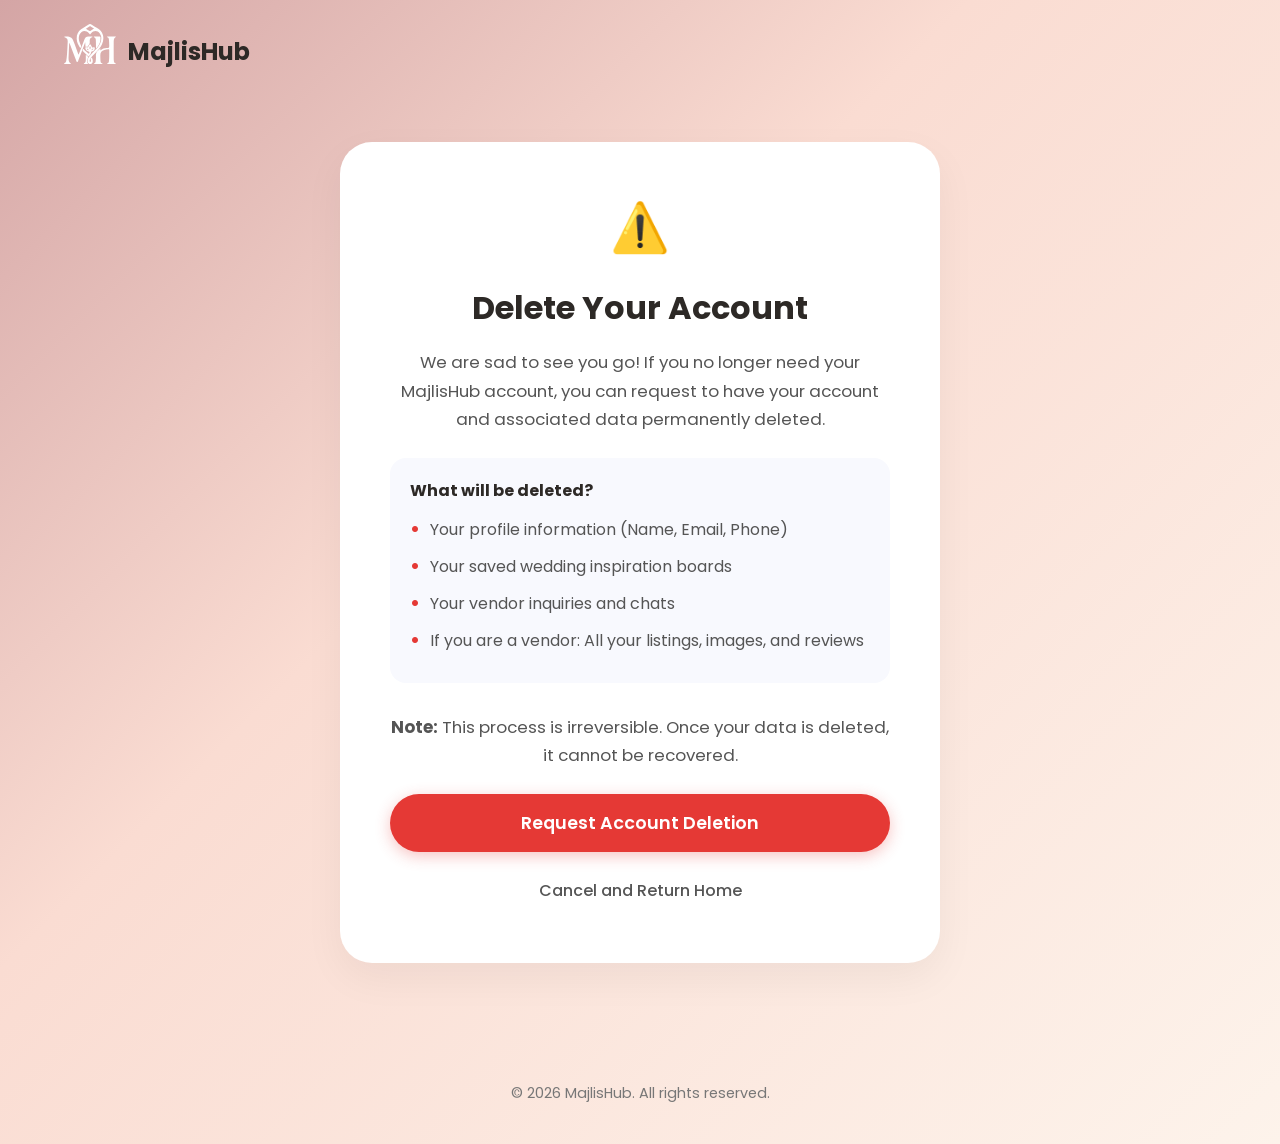
==== delete-account.html @ 77f39cb2 "Add delete account HTML page" ====
<!DOCTYPE html>
<html lang="en">
<head>
    <meta charset="UTF-8">
    <meta name="viewport" content="width=device-width, initial-scale=1.0">
    <title>Delete Account | MajlisHub</title>
    
    <link href="https://fonts.googleapis.com/css2?family=Poppins:wght@400;500;600;700&display=swap" rel="stylesheet">
    
    <style>
        :root {
            --primary-orange: #FF7E27;
            --primary-orange-hover: #E66A1F;
            --text-dark: #2D2926;
            --text-muted: #555555;
            --bg-light: #FFFFFF;
            --danger-red: #E53935;
        }

        * {
            margin: 0;
            padding: 0;
            box-sizing: border-box;
            font-family: 'Poppins', sans-serif;
        }

        body {
            background: linear-gradient(135deg, #D4A5A5 0%, #FADCD2 40%, #FDF3EB 100%);
            color: var(--text-dark);
            min-height: 100vh;
            display: flex;
            flex-direction: column;
        }

        /* --- HEADER --- */
        header {
            display: flex;
            justify-content: space-between;
            align-items: center;
            padding: 24px 5%;
        }

        .logo-container {
            display: flex;
            align-items: center;
            gap: 12px;
            font-weight: 700;
            font-size: 24px;
            color: var(--text-dark);
            text-decoration: none;
        }

        .logo-container img {
            height: 40px;
            margin-bottom: 14px;
            filter: brightness(0) invert(1);
        }

        /* --- CONTENT CONTAINER --- */
        .content-container {
            flex: 1;
            padding: 40px 5% 100px;
            display: flex;
            justify-content: center;
            align-items: center;
        }

        .card {
            background: var(--bg-light);
            padding: 50px;
            border-radius: 32px;
            max-width: 600px;
            width: 100%;
            box-shadow: 0 15px 40px rgba(0,0,0,0.05);
            text-align: center;
        }

        .icon-warning {
            font-size: 48px;
            margin-bottom: 20px;
        }

        .card h1 {
            color: var(--text-dark);
            font-size: 2rem;
            margin-bottom: 16px;
        }

        .card p {
            color: var(--text-muted);
            line-height: 1.7;
            margin-bottom: 24px;
            font-size: 1.05rem;
        }

        .data-list {
            text-align: left;
            background: #F8F9FE;
            padding: 20px;
            border-radius: 16px;
            margin-bottom: 30px;
        }

        .data-list h4 {
            margin-bottom: 12px;
            color: var(--text-dark);
        }

        .data-list ul {
            list-style-type: none;
            color: var(--text-muted);
        }

        .data-list li {
            margin-bottom: 8px;
            display: flex;
            align-items: center;
            gap: 10px;
        }

        .data-list li::before {
            content: "•";
            color: var(--danger-red);
            font-weight: bold;
            font-size: 1.2rem;
        }

        /* --- BUTTONS --- */
        .btn-delete {
            display: inline-block;
            background-color: var(--danger-red);
            color: white;
            text-decoration: none;
            padding: 16px 32px;
            border-radius: 50px;
            font-weight: 600;
            font-size: 1.1rem;
            transition: background-color 0.3s ease, transform 0.2s ease;
            box-shadow: 0 4px 15px rgba(229, 57, 53, 0.3);
            width: 100%;
            margin-bottom: 16px;
            cursor: pointer;
            border: none;
        }

        .btn-delete:hover {
            background-color: #C62828;
            transform: translateY(-2px);
        }

        .btn-cancel {
            display: inline-block;
            color: var(--text-muted);
            text-decoration: none;
            font-weight: 500;
            padding: 10px;
            transition: color 0.3s;
        }

        .btn-cancel:hover {
            color: var(--text-dark);
        }

        /* --- FOOTER --- */
        footer {
            background-color: transparent;
            padding: 20px 5% 40px;
            text-align: center;
        }

        .footer-copyright {
            color: #777;
            font-size: 0.9rem;
        }

        @media (max-width: 600px) {
            .card {
                padding: 30px 20px;
                border-radius: 24px;
            }
            .card h1 {
                font-size: 1.6rem;
            }
        }
    </style>
</head>
<body>

    <header>
        <a href="/" class="logo-container">
            <img src="assets/MajlisHubLogoSVG.svg" alt="MajlisHub Logo">
            <span>MajlisHub</span>
        </a>
    </header>

    <main class="content-container">
        <div class="card">
            <div class="icon-warning">⚠️</div>
            <h1>Delete Your Account</h1>
            <p>We are sad to see you go! If you no longer need your MajlisHub account, you can request to have your account and associated data permanently deleted.</p>
            
            <div class="data-list">
                <h4>What will be deleted?</h4>
                <ul>
                    <li>Your profile information (Name, Email, Phone)</li>
                    <li>Your saved wedding inspiration boards</li>
                    <li>Your vendor inquiries and chats</li>
                    <li>If you are a vendor: All your listings, images, and reviews</li>
                </ul>
            </div>

            <p><strong>Note:</strong> This process is irreversible. Once your data is deleted, it cannot be recovered.</p>

            <!-- Clicking this will open their default email app pre-filled with the request -->
            <button class="btn-delete" onclick="sendDeletionEmail()">Request Account Deletion</button>
            
            <br>
            <a href="/" class="btn-cancel">Cancel and Return Home</a>
        </div>
    </main>

    <footer>
        <p class="footer-copyright">&copy; 2026 MajlisHub. All rights reserved.</p>
    </footer>

    <script>
        function sendDeletionEmail() {
            // Replace with your actual support email
            const supportEmail = "support@majlishub.my"; 
            const subject = encodeURIComponent("Account Deletion Request - MajlisHub");
            const body = encodeURIComponent(
                "Hello MajlisHub Support,\n\n" +
                "I would like to request the permanent deletion of my account and all associated data.\n\n" +
                "Here are my details to verify my account:\n" +
                "- Registered Email Address: [Please type your registered email here]\n" +
                "- Registered Phone Number (if applicable): [Please type your phone number here]\n\n" +
                "Please confirm once my data has been removed.\n\n" +
                "Thank you."
            );
            
            window.location.href = `mailto:${supportEmail}?subject=${subject}&body=${body}`;
        }
    </script>

</body>
</html>
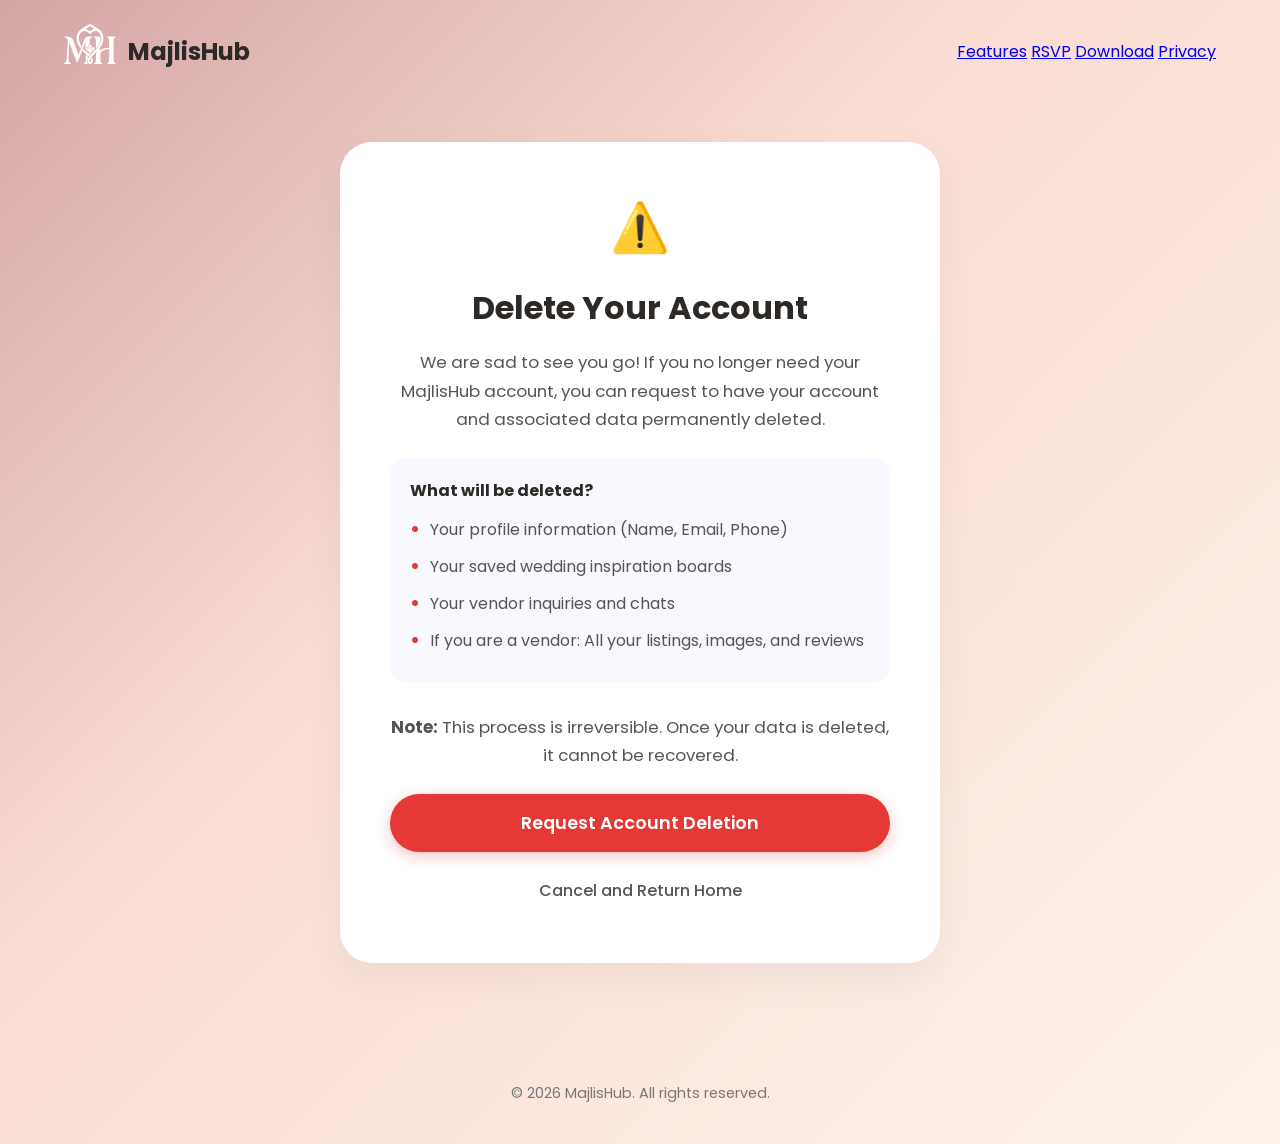
==== commit a6215e9f: "Update delete-account.html" ====
--- a/delete-account.html
+++ b/delete-account.html
@@ -191,6 +191,12 @@
             <img src="assets/MajlisHubLogoSVG.svg" alt="MajlisHub Logo">
             <span>MajlisHub</span>
         </a>
+        <nav class="nav-links">
+                <a href="/features">Features</a>
+                <a href="/invitations">RSVP</a>
+                <a href="/download">Download</a>
+                <a href="/privacy">Privacy</a>
+            </nav>
     </header>
 
     <main class="content-container">
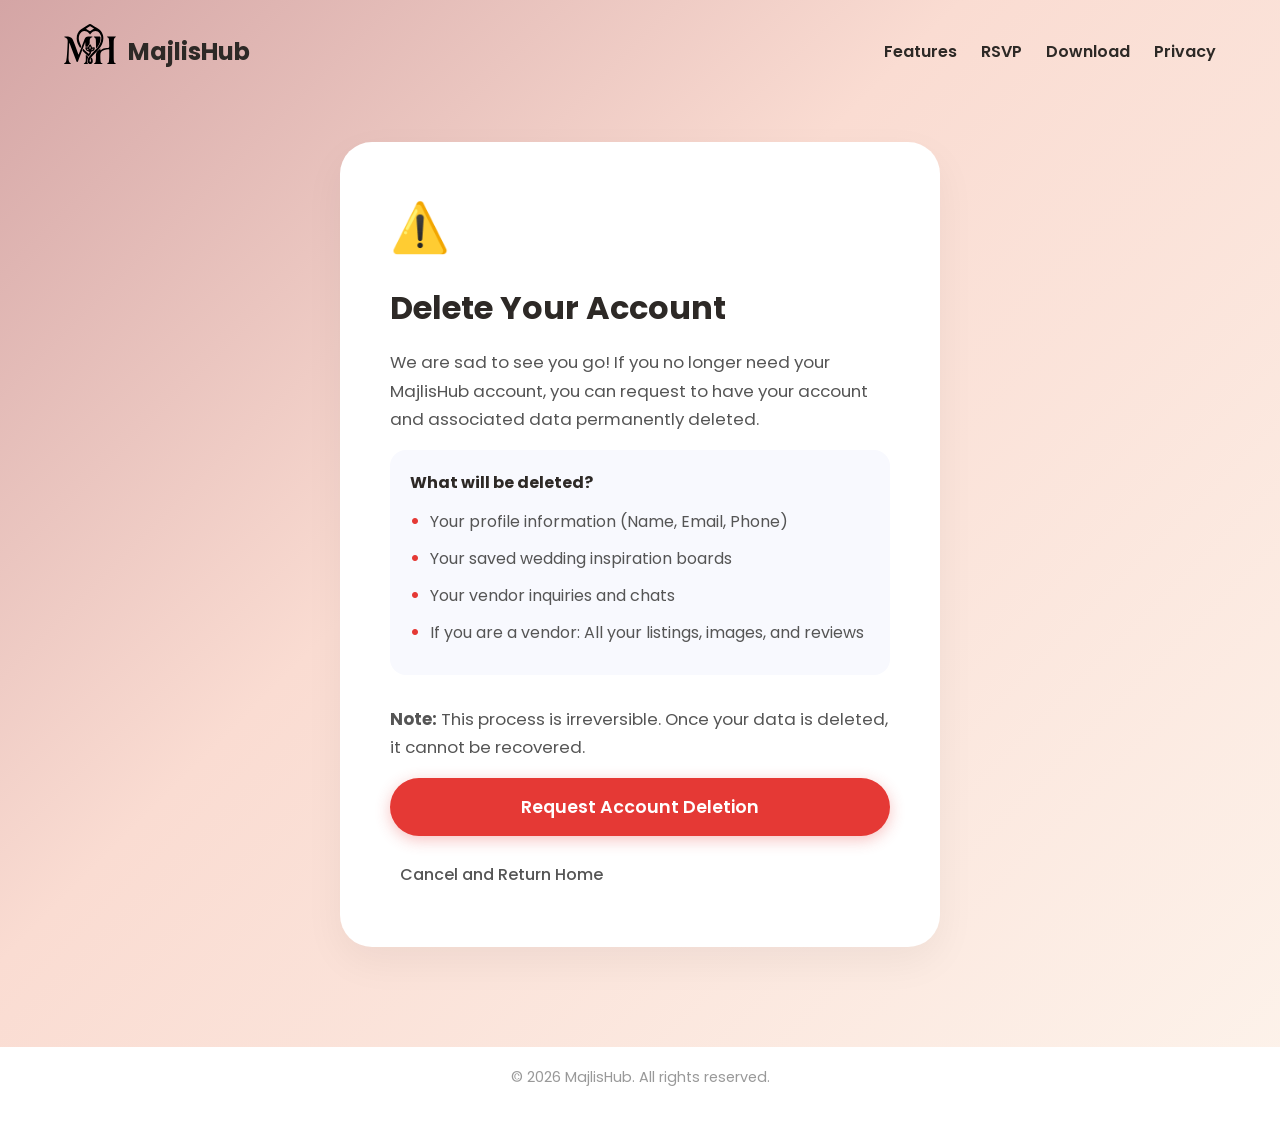
==== commit cfd33618: "Refactor inline styles into external style.css and clean up HTML files" ====
--- a/delete-account.html
+++ b/delete-account.html
@@ -6,183 +6,9 @@
     <title>Delete Account | MajlisHub</title>
     
     <link href="https://fonts.googleapis.com/css2?family=Poppins:wght@400;500;600;700&display=swap" rel="stylesheet">
-    
-    <style>
-        :root {
-            --primary-orange: #FF7E27;
-            --primary-orange-hover: #E66A1F;
-            --text-dark: #2D2926;
-            --text-muted: #555555;
-            --bg-light: #FFFFFF;
-            --danger-red: #E53935;
-        }
-
-        * {
-            margin: 0;
-            padding: 0;
-            box-sizing: border-box;
-            font-family: 'Poppins', sans-serif;
-        }
-
-        body {
-            background: linear-gradient(135deg, #D4A5A5 0%, #FADCD2 40%, #FDF3EB 100%);
-            color: var(--text-dark);
-            min-height: 100vh;
-            display: flex;
-            flex-direction: column;
-        }
-
-        /* --- HEADER --- */
-        header {
-            display: flex;
-            justify-content: space-between;
-            align-items: center;
-            padding: 24px 5%;
-        }
-
-        .logo-container {
-            display: flex;
-            align-items: center;
-            gap: 12px;
-            font-weight: 700;
-            font-size: 24px;
-            color: var(--text-dark);
-            text-decoration: none;
-        }
-
-        .logo-container img {
-            height: 40px;
-            margin-bottom: 14px;
-            filter: brightness(0) invert(1);
-        }
-
-        /* --- CONTENT CONTAINER --- */
-        .content-container {
-            flex: 1;
-            padding: 40px 5% 100px;
-            display: flex;
-            justify-content: center;
-            align-items: center;
-        }
-
-        .card {
-            background: var(--bg-light);
-            padding: 50px;
-            border-radius: 32px;
-            max-width: 600px;
-            width: 100%;
-            box-shadow: 0 15px 40px rgba(0,0,0,0.05);
-            text-align: center;
-        }
-
-        .icon-warning {
-            font-size: 48px;
-            margin-bottom: 20px;
-        }
-
-        .card h1 {
-            color: var(--text-dark);
-            font-size: 2rem;
-            margin-bottom: 16px;
-        }
-
-        .card p {
-            color: var(--text-muted);
-            line-height: 1.7;
-            margin-bottom: 24px;
-            font-size: 1.05rem;
-        }
-
-        .data-list {
-            text-align: left;
-            background: #F8F9FE;
-            padding: 20px;
-            border-radius: 16px;
-            margin-bottom: 30px;
-        }
-
-        .data-list h4 {
-            margin-bottom: 12px;
-            color: var(--text-dark);
-        }
-
-        .data-list ul {
-            list-style-type: none;
-            color: var(--text-muted);
-        }
-
-        .data-list li {
-            margin-bottom: 8px;
-            display: flex;
-            align-items: center;
-            gap: 10px;
-        }
-
-        .data-list li::before {
-            content: "•";
-            color: var(--danger-red);
-            font-weight: bold;
-            font-size: 1.2rem;
-        }
-
-        /* --- BUTTONS --- */
-        .btn-delete {
-            display: inline-block;
-            background-color: var(--danger-red);
-            color: white;
-            text-decoration: none;
-            padding: 16px 32px;
-            border-radius: 50px;
-            font-weight: 600;
-            font-size: 1.1rem;
-            transition: background-color 0.3s ease, transform 0.2s ease;
-            box-shadow: 0 4px 15px rgba(229, 57, 53, 0.3);
-            width: 100%;
-            margin-bottom: 16px;
-            cursor: pointer;
-            border: none;
-        }
-
-        .btn-delete:hover {
-            background-color: #C62828;
-            transform: translateY(-2px);
-        }
-
-        .btn-cancel {
-            display: inline-block;
-            color: var(--text-muted);
-            text-decoration: none;
-            font-weight: 500;
-            padding: 10px;
-            transition: color 0.3s;
-        }
-
-        .btn-cancel:hover {
-            color: var(--text-dark);
-        }
-
-        /* --- FOOTER --- */
-        footer {
-            background-color: transparent;
-            padding: 20px 5% 40px;
-            text-align: center;
-        }
-
-        .footer-copyright {
-            color: #777;
-            font-size: 0.9rem;
-        }
-
-        @media (max-width: 600px) {
-            .card {
-                padding: 30px 20px;
-                border-radius: 24px;
-            }
-            .card h1 {
-                font-size: 1.6rem;
-            }
-        }
-    </style>
+    <!-- FAVICON -->
+    <link rel="icon" type="image/svg+xml" href="assets/MajlisHubLogoSVG.svg">
+    <link rel="stylesheet" href="style.css">
 </head>
 <body>
 
--- a/style.css
+++ b/style.css
@@ -0,0 +1,792 @@
+:root {
+    --primary-orange: #FF7E27;
+    --primary-orange-hover: #E66A1F;
+    --text-dark: #2D2926;
+    --text-muted: #555555;
+    --bg-light: #FFFFFF;
+    --phone-bezel: #F8F9FE;
+    --card-shadow: 0 15px 35px rgba(0, 0, 0, 0.08);
+    --border-radius: 24px;
+    --danger-red: #E53935;
+}
+
+* {
+    margin: 0;
+    padding: 0;
+    box-sizing: border-box;
+    font-family: 'Poppins', sans-serif;
+}
+
+body {
+    background: linear-gradient(135deg, #D4A5A5 0%, #FADCD2 40%, #FDF3EB 100%);
+    color: var(--text-dark);
+    overflow-x: hidden;
+    min-height: 100vh;
+    display: flex;
+    flex-direction: column;
+}
+
+/* --- NAVIGATION --- */
+header {
+    display: flex;
+    justify-content: space-between;
+    align-items: center;
+    padding: 24px 5%;
+}
+
+.logo-container {
+    display: flex;
+    align-items: center;
+    gap: 12px;
+    font-weight: 700;
+    font-size: 24px;
+    color: var(--text-dark);
+    text-decoration: none;
+}
+
+.logo-container img {
+    height: 40px;
+    margin-bottom: 14px;
+}
+
+.logo-white {
+    filter: brightness(0) invert(1);
+}
+
+.nav-links {
+    display: flex;
+    gap: 24px;
+}
+
+.nav-links a {
+    text-decoration: none;
+    color: var(--text-dark);
+    font-weight: 600;
+    font-size: 16px;
+    transition: color 0.3s ease;
+}
+
+.nav-links a:hover {
+    color: var(--primary-orange);
+}
+
+/* --- HERO SECTION --- */
+.hero {
+    display: flex;
+    align-items: center;
+    justify-content: space-between;
+    padding: 60px 5% 100px;
+    gap: 40px;
+}
+
+.hero-content {
+    flex: 1;
+    max-width: 600px;
+}
+
+.hero-content h1 {
+    font-size: 3.5rem;
+    line-height: 1.2;
+    margin-bottom: 24px;
+    color: var(--text-dark);
+}
+
+.hero-content p {
+    font-size: 1.1rem;
+    line-height: 1.6;
+    margin-bottom: 40px;
+    color: var(--text-muted);
+}
+
+.highlight {
+    color: var(--primary-orange);
+    font-weight: 700;
+}
+
+/* --- BUTTONS & HYPE METER --- */
+.store-buttons {
+    display: flex;
+    gap: 16px;
+    margin-bottom: 20px;
+}
+
+.store-btn {
+    display: flex;
+    align-items: center;
+    background-color: var(--primary-orange);
+    color: white;
+    text-decoration: none;
+    padding: 12px 24px;
+    border-radius: 50px;
+    font-weight: 600;
+    transition: transform 0.2s ease, background-color 0.3s ease;
+    box-shadow: 0 4px 15px rgba(255, 126, 39, 0.3);
+    cursor: pointer;
+}
+
+.store-btn:hover {
+    background-color: var(--primary-orange-hover);
+    transform: translateY(-2px);
+}
+
+.store-btn img {
+    height: 24px;
+    margin-right: 12px;
+}
+
+.btn-text {
+    display: flex;
+    flex-direction: column;
+    text-align: left;
+}
+
+.btn-text span:first-child {
+    font-size: 10px;
+    font-weight: 400;
+    text-transform: uppercase;
+}
+
+.btn-text span:last-child {
+    font-size: 16px;
+}
+
+.hype-meter {
+    background: rgba(255, 255, 255, 0.4);
+    backdrop-filter: blur(10px);
+    padding: 16px 20px;
+    border-radius: 20px;
+    display: inline-block;
+    border: 1px solid rgba(255, 255, 255, 0.6);
+}
+
+.hype-title {
+    font-size: 0.9rem;
+    font-weight: 600;
+    color: var(--text-dark);
+    margin-bottom: 12px;
+    display: flex;
+    align-items: center;
+    gap: 8px;
+}
+
+.hype-counters {
+    display: flex;
+    gap: 16px;
+}
+
+.counter-badge {
+    display: flex;
+    align-items: center;
+    gap: 8px;
+    background: white;
+    padding: 8px 16px;
+    border-radius: 50px;
+    font-size: 0.9rem;
+    font-weight: 700;
+    color: var(--text-dark);
+    box-shadow: 0 4px 10px rgba(0,0,0,0.05);
+    transition: transform 0.3s cubic-bezier(0.175, 0.885, 0.32, 1.275);
+}
+
+.pop-animation {
+    transform: scale(1.1);
+    color: var(--primary-orange);
+}
+
+.counter-badge img {
+    height: 16px;
+    filter: invert(15%) sepia(10%) saturate(1412%) hue-rotate(334deg) brightness(96%) contrast(89%);
+}
+
+/* --- HERO IMAGE AREA --- */
+.hero-image-wrapper {
+    flex: 1;
+    display: flex;
+    justify-content: center;
+    align-items: center;
+    position: relative;
+}
+
+.hero-phones {
+    position: relative;
+    width: 450px;
+    height: 600px;
+    transform: translateX(40px);
+}
+
+.phone-mockup {
+    position: absolute;
+    background-color: #000000;
+    border-radius: 44px;
+    padding: 7px;
+    box-shadow: 0 12px 9px #2d2926;
+    width: 260px;
+    overflow: hidden;
+    border: 1px solid #2d2926;
+}
+
+.phone-mockup img {
+    width: 100%;
+    height: auto;
+    border-radius: 34px;
+    display: block;
+}
+
+.business-phone {
+    top: 0;
+    left: 0;
+    z-index: 1;
+}
+
+.normal-phone {
+    bottom: 0;
+    right: 0;
+    z-index: 2;
+}
+
+/* --- APP SHOWCASE SECTION --- */
+.app-showcase {
+    background-color: var(--bg-light);
+    padding: 100px 5% 60px;
+    text-align: center;
+    border-top-left-radius: 60px;
+    border-top-right-radius: 60px;
+    box-shadow: 0 -10px 40px rgba(0,0,0,0.05);
+}
+
+.showcase-header h2 {
+    font-size: 2.5rem;
+    color: var(--text-dark);
+    margin-bottom: 16px;
+}
+
+.showcase-header p {
+    font-size: 1.1rem;
+    color: var(--text-muted);
+    max-width: 700px;
+    margin: 0 auto 60px;
+    line-height: 1.6;
+}
+
+.screenshot-grid {
+    display: flex;
+    justify-content: center;
+    gap: 40px;
+    flex-wrap: wrap;
+}
+
+.screenshot-card {
+    flex: 1;
+    min-width: 280px;
+    max-width: 320px;
+    display: flex;
+    flex-direction: column;
+    align-items: center;
+}
+
+.screenshot-card img {
+    width: 100%;
+    border-radius: 32px;
+    box-shadow: 0 15px 40px rgba(0,0,0,0.12);
+    border: 8px solid var(--phone-bezel);
+    margin-bottom: 24px;
+    transition: transform 0.3s ease;
+}
+
+.screenshot-card:hover img {
+    transform: translateY(-10px);
+}
+
+.screenshot-card h3 {
+    font-size: 1.3rem;
+    color: var(--text-dark);
+    margin-bottom: 8px;
+}
+
+.screenshot-card p {
+    font-size: 0.95rem;
+    color: var(--text-muted);
+    line-height: 1.5;
+    padding: 0 10px;
+}
+
+/* --- MAIN & CONTAINER SECTION --- */
+main {
+    flex: 1;
+    display: flex;
+    align-items: center;
+    justify-content: center;
+    padding: 40px 20px;
+}
+
+/* --- CARDS (Generic / Privacy / Support / Delete Account / RSVP) --- */
+.privacy-container, .support-section, .content-container {
+    flex: 1;
+    padding: 40px 5% 100px;
+    display: flex;
+    justify-content: center;
+    align-items: center;
+}
+
+.privacy-content, .support-card, .card, .rsvp-card {
+    background: var(--bg-light);
+    padding: 50px;
+    border-radius: 32px;
+    max-width: 800px;
+    width: 100%;
+    box-shadow: 0 15px 40px rgba(0,0,0,0.05);
+}
+
+.support-card, .card {
+    max-width: 600px;
+}
+
+.rsvp-card {
+    max-width: 550px;
+    border-radius: var(--border-radius);
+    box-shadow: var(--card-shadow);
+    padding: 40px;
+}
+
+.privacy-content h1, .card h1 {
+    color: var(--text-dark);
+    font-size: 2.2rem;
+    margin-bottom: 8px;
+}
+
+.card h1 {
+    font-size: 2rem;
+    margin-bottom: 16px;
+}
+
+.date {
+    font-size: 0.9rem;
+    color: var(--text-muted);
+    margin-bottom: 30px;
+    padding-bottom: 20px;
+    border-bottom: 1px solid #eee;
+}
+
+.privacy-content h3 {
+    color: var(--primary-orange);
+    margin-top: 32px;
+    margin-bottom: 12px;
+    font-size: 1.3rem;
+}
+
+.privacy-content p, .card p {
+    color: var(--text-muted);
+    line-height: 1.7;
+    margin-bottom: 16px;
+    font-size: 1.05rem;
+}
+
+.privacy-content ul {
+    margin-left: 20px;
+    margin-bottom: 16px;
+    color: var(--text-muted);
+    line-height: 1.7;
+}
+
+/* --- FOOTER --- */
+footer {
+    background-color: var(--bg-light);
+    padding: 20px 5% 40px;
+    text-align: center;
+    margin-top: auto;
+}
+
+.footer-links {
+    margin-bottom: 16px;
+}
+
+.footer-links a {
+    color: var(--text-muted);
+    text-decoration: none;
+    font-weight: 500;
+    transition: color 0.3s ease;
+    margin: 0 15px;
+}
+
+.footer-links a:hover {
+    color: var(--primary-orange);
+}
+
+.footer-copyright {
+    color: #999;
+    font-size: 0.9rem;
+}
+
+/* --- POPUP MODAL --- */
+.modal-overlay {
+    position: fixed;
+    top: 0;
+    left: 0;
+    width: 100%;
+    height: 100%;
+    background: rgba(0, 0, 0, 0.6);
+    display: flex;
+    align-items: center;
+    justify-content: center;
+    z-index: 1000;
+    opacity: 0;
+    pointer-events: none;
+    transition: opacity 0.3s ease;
+}
+
+.modal-overlay.active {
+    opacity: 1;
+    pointer-events: auto;
+}
+
+.modal-content {
+    background: white;
+    padding: 40px;
+    border-radius: 20px;
+    max-width: 450px;
+    width: 90%;
+    text-align: center;
+    box-shadow: 0 10px 40px rgba(0,0,0,0.2);
+    transform: translateY(30px);
+    transition: transform 0.3s ease;
+}
+
+.modal-overlay.active .modal-content {
+    transform: translateY(0);
+}
+
+.modal-content h3 {
+    color: var(--primary-orange);
+    font-size: 1.8rem;
+    margin-bottom: 16px;
+}
+
+.modal-content p {
+    color: var(--text-muted);
+    line-height: 1.6;
+    margin-bottom: 30px;
+    font-size: 1rem;
+}
+
+.close-btn {
+    background-color: var(--text-dark);
+    color: white;
+    border: none;
+    padding: 12px 30px;
+    border-radius: 50px;
+    font-size: 1rem;
+    font-weight: 600;
+    cursor: pointer;
+    transition: background 0.3s;
+}
+
+.close-btn:hover {
+    background-color: var(--primary-orange);
+}
+
+/* --- RESPONSIVE DESIGN --- */
+@media (max-width: 900px) {
+    .hero {
+        flex-direction: column;
+        text-align: center;
+        padding-top: 40px;
+        padding-bottom: 60px;
+    }
+
+    .hero-content h1 {
+        font-size: 2.5rem;
+    }
+
+    .store-buttons {
+        justify-content: center;
+        flex-wrap: wrap;
+    }
+
+    .hero-image-wrapper {
+        justify-content: center;
+        margin-top: 40px;
+        position: static;
+        transform: none;
+    }
+
+    .hero-phones {
+        position: static;
+        width: auto;
+        height: auto;
+        display: flex;
+        flex-direction: column;
+        align-items: center;
+        gap: 20px;
+        transform: none;
+    }
+
+    .phone-mockup {
+        position: static;
+        width: 100%;
+        max-width: 280px;
+    }
+}
+
+/* --- RSVP & INVITATION STYLES --- */
+@keyframes fadeIn {
+    from { opacity: 0; transform: translateY(15px); }
+    to { opacity: 1; transform: translateY(0); }
+}
+
+.hidden {
+    display: none !important;
+}
+
+.badge {
+    display: inline-block;
+    background: rgba(255, 126, 39, 0.12);
+    color: var(--primary-orange);
+    padding: 6px 16px;
+    border-radius: 50px;
+    font-size: 0.85rem;
+    font-weight: 600;
+    text-transform: uppercase;
+    letter-spacing: 1px;
+    margin-bottom: 12px;
+}
+
+.rsvp-card h1 {
+    font-size: 2rem;
+    margin-bottom: 12px;
+    color: var(--text-dark);
+}
+
+.rsvp-card p.subtitle {
+    color: var(--text-muted);
+    font-size: 0.95rem;
+    line-height: 1.6;
+    margin-bottom: 28px;
+}
+
+.event-info {
+    background: #FAF7F5;
+    border-radius: 16px;
+    padding: 20px;
+    margin-bottom: 28px;
+    text-align: left;
+    border: 1px solid #EFEAE6;
+}
+
+.info-row {
+    display: flex;
+    align-items: flex-start;
+    gap: 12px;
+    margin-bottom: 10px;
+    font-size: 0.95rem;
+    color: var(--text-dark);
+}
+
+.info-row:last-child {
+    margin-bottom: 0;
+}
+
+.info-icon {
+    font-size: 1.1rem;
+}
+
+.form-group {
+    margin-bottom: 20px;
+    text-align: left;
+}
+
+.form-group label {
+    display: block;
+    font-weight: 600;
+    font-size: 0.9rem;
+    margin-bottom: 8px;
+    color: var(--text-dark);
+}
+
+.form-group label .required {
+    color: var(--primary-orange);
+}
+
+.form-control {
+    width: 100%;
+    padding: 14px 18px;
+    border: 2px solid #EAEAEA;
+    border-radius: 14px;
+    font-size: 0.95rem;
+    outline: none;
+    transition: border-color 0.3s ease, background-color 0.3s ease;
+    background: #FAFAFA;
+}
+
+.form-control:focus {
+    border-color: var(--primary-orange);
+    background: #FFFFFF;
+}
+
+textarea.form-control {
+    resize: vertical;
+    min-height: 120px;
+}
+
+.attendance-options {
+    display: flex;
+    gap: 12px;
+    margin-bottom: 20px;
+}
+
+.radio-tile {
+    flex: 1;
+    position: relative;
+}
+
+.radio-tile input {
+    position: absolute;
+    opacity: 0;
+    width: 100%;
+    height: 100%;
+    cursor: pointer;
+}
+
+.tile-content {
+    border: 2px solid #EAEAEA;
+    border-radius: 14px;
+    padding: 14px;
+    text-align: center;
+    font-weight: 600;
+    font-size: 0.9rem;
+    color: var(--text-muted);
+    transition: all 0.2s ease;
+    background: #FAFAFA;
+}
+
+.radio-tile input:checked + .tile-content {
+    border-color: var(--primary-orange);
+    background: rgba(255, 126, 39, 0.08);
+    color: var(--primary-orange);
+}
+
+.btn-primary, .submit-btn {
+    width: 100%;
+    background-color: var(--primary-orange);
+    color: white;
+    border: none;
+    padding: 16px;
+    border-radius: 50px;
+    font-size: 1rem;
+    font-weight: 600;
+    cursor: pointer;
+    box-shadow: 0 4px 15px rgba(255, 126, 39, 0.3);
+    transition: transform 0.2s ease, background-color 0.3s ease;
+}
+
+.btn-primary:hover, .submit-btn:hover {
+    background-color: var(--primary-orange-hover);
+    transform: translateY(-2px);
+}
+
+.btn-primary:disabled, .submit-btn:disabled {
+    background-color: #CCCCCC;
+    box-shadow: none;
+    cursor: not-allowed;
+    transform: none;
+}
+
+.error-msg {
+    color: #D93025;
+    font-size: 0.85rem;
+    margin-top: 10px;
+    text-align: center;
+}
+
+/* --- DELETE ACCOUNT STYLES --- */
+.icon-warning {
+    font-size: 48px;
+    margin-bottom: 20px;
+}
+
+.data-list {
+    text-align: left;
+    background: #F8F9FE;
+    padding: 20px;
+    border-radius: 16px;
+    margin-bottom: 30px;
+}
+
+.data-list h4 {
+    margin-bottom: 12px;
+    color: var(--text-dark);
+}
+
+.data-list ul {
+    list-style-type: none;
+    color: var(--text-muted);
+}
+
+.data-list li {
+    margin-bottom: 8px;
+    display: flex;
+    align-items: center;
+    gap: 10px;
+}
+
+.data-list li::before {
+    content: "•";
+    color: var(--danger-red);
+    font-weight: bold;
+    font-size: 1.2rem;
+}
+
+.btn-delete {
+    display: inline-block;
+    background-color: var(--danger-red);
+    color: white;
+    text-decoration: none;
+    padding: 16px 32px;
+    border-radius: 50px;
+    font-weight: 600;
+    font-size: 1.1rem;
+    transition: background-color 0.3s ease, transform 0.2s ease;
+    box-shadow: 0 4px 15px rgba(229, 57, 53, 0.3);
+    width: 100%;
+    margin-bottom: 16px;
+    cursor: pointer;
+    border: none;
+}
+
+.btn-delete:hover {
+    background-color: #C62828;
+    transform: translateY(-2px);
+}
+
+.btn-cancel {
+    display: inline-block;
+    color: var(--text-muted);
+    text-decoration: none;
+    font-weight: 500;
+    padding: 10px;
+    transition: color 0.3s;
+}
+
+.btn-cancel:hover {
+    color: var(--text-dark);
+}
+
+.privacy-content a {
+    color: var(--primary-orange);
+    text-decoration: none;
+    font-weight: 500;
+}
+
+.privacy-content a:hover {
+    text-decoration: underline;
+}
+
+@media (max-width: 600px) {
+    .privacy-content, .support-card, .card {
+        padding: 30px 20px;
+        border-radius: 20px;
+    }
+    .privacy-content h1, .card h1 {
+        font-size: 1.8rem;
+    }
+}
+
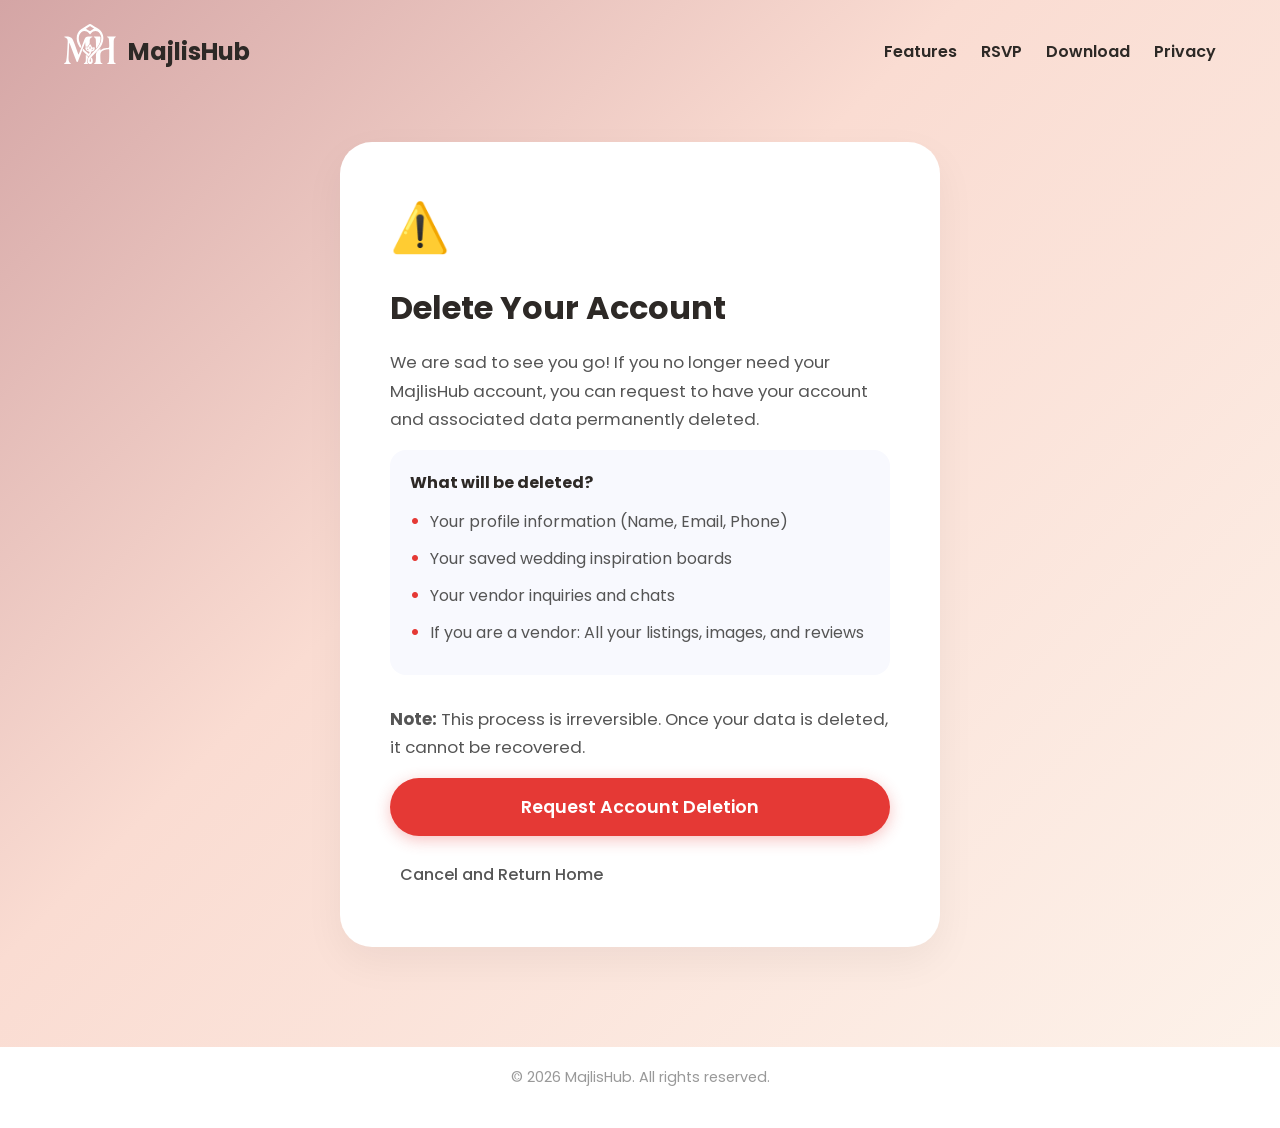
==== commit 08273970: "Standardize header and navigation spacing across all pages" ====
--- a/delete-account.html
+++ b/delete-account.html
@@ -14,7 +14,7 @@
 
     <header>
         <a href="/" class="logo-container">
-            <img src="assets/MajlisHubLogoSVG.svg" alt="MajlisHub Logo">
+            <img src="assets/MajlisHubLogoSVG.svg" alt="MajlisHub Logo" class="logo-white">
             <span>MajlisHub</span>
         </a>
         <nav class="nav-links">
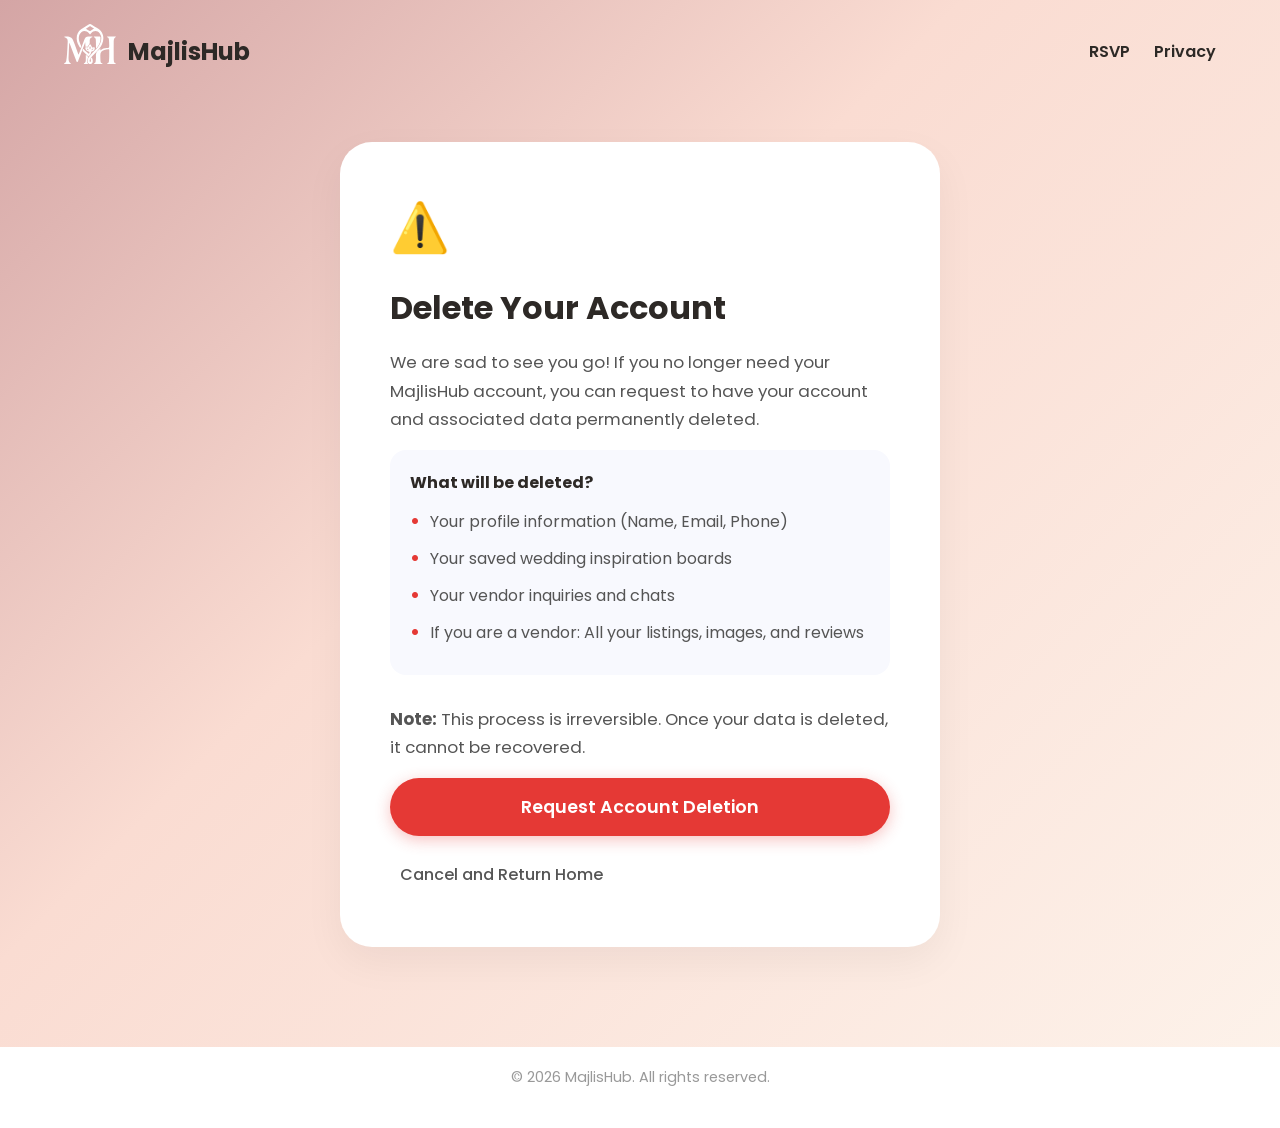
==== commit e4a8565d: "Remove Download and Features navigation items" ====
--- a/delete-account.html
+++ b/delete-account.html
@@ -18,11 +18,9 @@
             <span>MajlisHub</span>
         </a>
         <nav class="nav-links">
-                <a href="/features">Features</a>
                 <a href="/invitations">RSVP</a>
-                <a href="/download">Download</a>
                 <a href="/privacy">Privacy</a>
-            </nav>
+        </nav>
     </header>
 
     <main class="content-container">
